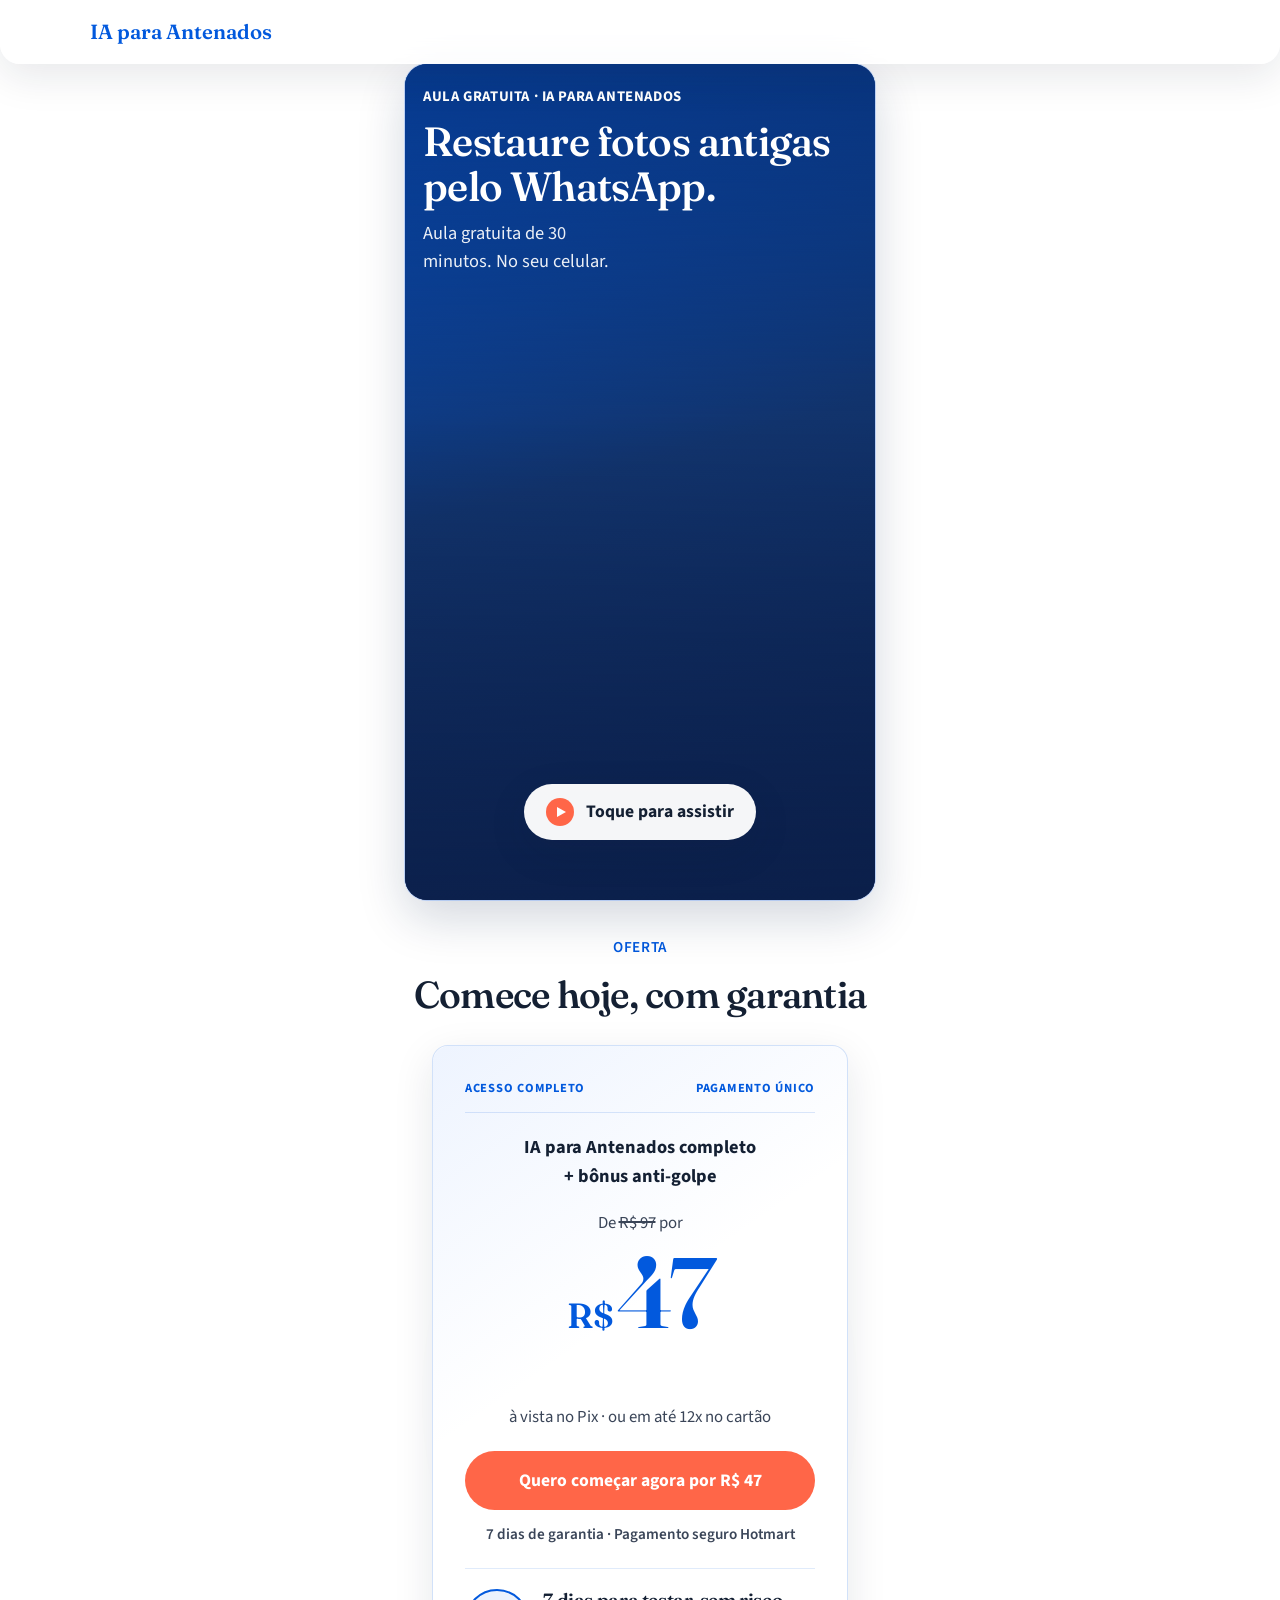
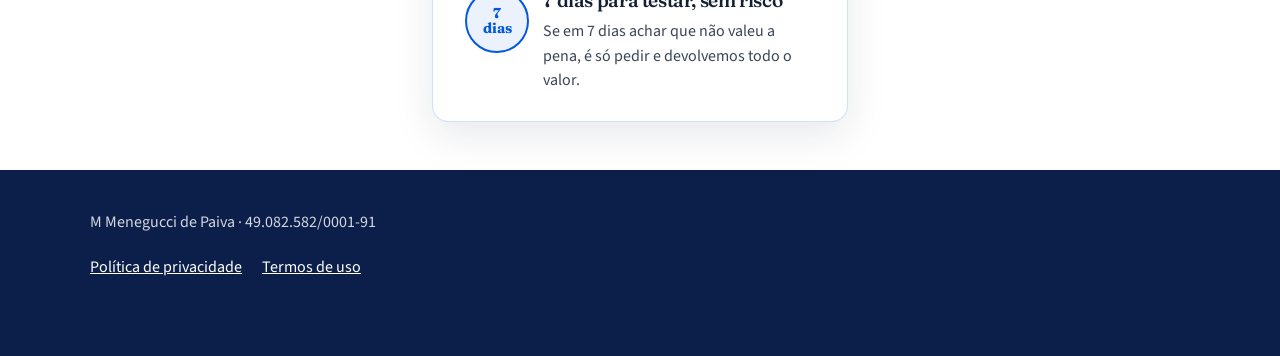
==== aula.html @ f552fbf1 "Adiciona a aula gratuita com captação de WhatsApp e registro de quanto a pessoa assistiu. Co-authore" ====
<!DOCTYPE html>
<html lang="pt-BR">
  <head>
    <meta charset="UTF-8" />
    <meta name="viewport" content="width=device-width, initial-scale=1" />
    <meta
      name="description"
      content="Aula gratuita de 30 minutos. Restaure fotos antigas pelo WhatsApp, no celular."
    />
    <title>Aula gratuita — Restaure fotos antigas pelo WhatsApp</title>
    <!-- Meta Pixel Code -->
    <script>
      !function(f,b,e,v,n,t,s)
      {if(f.fbq)return;n=f.fbq=function(){n.callMethod?
      n.callMethod.apply(n,arguments):n.queue.push(arguments)};
      if(!f._fbq)f._fbq=n;n.push=n;n.loaded=!0;n.version='2.0';
      n.queue=[];t=b.createElement(e);t.async=!0;
      t.src=v;s=b.getElementsByTagName(e)[0];
      s.parentNode.insertBefore(t,s)}(window, document,'script',
      'https://connect.facebook.net/en_US/fbevents.js');
      fbq('init', '1281903030728284');
      fbq('track', 'PageView');
    </script>
    <noscript><img height="1" width="1" style="display:none"
      src="https://www.facebook.com/tr?id=1281903030728284&ev=PageView&noscript=1"
    /></noscript>
    <!-- End Meta Pixel Code -->
    <!-- Microsoft Clarity -->
    <script type="text/javascript">
      (function(c,l,a,r,i,t,y){
        c[a]=c[a]||function(){(c[a].q=c[a].q||[]).push(arguments)};
        t=l.createElement(r);t.async=1;t.src="https://www.clarity.ms/tag/"+i;
        y=l.getElementsByTagName(r)[0];y.parentNode.insertBefore(t,y);
      })(window, document, "clarity", "script", "yx2jdmxl7h");
    </script>
    <!-- End Microsoft Clarity -->
    <link rel="preconnect" href="https://fonts.googleapis.com" />
    <link rel="preconnect" href="https://fonts.gstatic.com" crossorigin />
    <link
      href="https://fonts.googleapis.com/css2?family=Fraunces:opsz,wght@9..144,500;9..144,600;9..144,700&family=Source+Sans+3:wght@400;600;700&display=swap"
      rel="stylesheet"
    />
    <link rel="stylesheet" href="css/styles.css" />
    <link rel="stylesheet" href="css/aula.css" />
  </head>
  <body>
    <header class="nav">
      <div class="wrap-wide nav__inner">
        <a class="nav__brand" href="index.html">IA para Antenados</a>
      </div>
    </header>

    <main>
      <div class="aula-stage">
        <div class="aula-frame" id="aula-frame">
          <div id="aula-player"></div>

          <div class="aula-poster" id="aula-poster">
            <div class="aula-poster__copy">
              <p class="aula-poster__kicker">Aula gratuita · IA para Antenados</p>
              <h1 id="aula-title">Restaure fotos antigas pelo WhatsApp.</h1>
              <p class="aula-poster__lede">
                Aula gratuita de 30 minutos. No seu celular.
              </p>
            </div>
            <button type="button" class="aula-play" id="aula-play">
              <span class="aula-play__icon" aria-hidden="true">
                <svg viewBox="0 0 12 12">
                  <polygon points="2,1 11,6 2,11" />
                </svg>
              </span>
              <span id="aula-play-label">Toque para assistir</span>
            </button>
          </div>

          <form class="aula-form" id="aula-form" hidden>
            <h2>Continue a aula</h2>
            <p class="aula-form__lede">
              Deixe seu nome e WhatsApp para assistir o restante.
            </p>
            <label class="aula-field">
              <span>Nome</span>
              <input
                id="aula-name"
                name="name"
                type="text"
                autocomplete="name"
                maxlength="80"
                required
              />
            </label>
            <label class="aula-field">
              <span>WhatsApp</span>
              <input
                id="aula-whatsapp"
                name="whatsapp"
                type="tel"
                inputmode="tel"
                autocomplete="tel"
                maxlength="20"
                placeholder="(35) 99716-0702"
                required
              />
            </label>
            <p class="aula-form__error" id="aula-form-error" role="alert" hidden></p>
            <button class="btn btn--cta btn--block" id="aula-submit" type="submit">
              Continuar a aula
            </button>
            <p class="aula-form__note">
              Usamos seu WhatsApp para liberar a aula e falar sobre o curso.
              <a href="privacidade.html">Política de privacidade</a>
            </p>
          </form>

          <div class="aula-cue" id="aula-cue" hidden>
            <button type="button" class="btn btn--cta btn--block" id="aula-cue-btn">
              Quero o IA para Antenados
            </button>
            <button type="button" class="aula-cue__dismiss" id="aula-cue-dismiss">
              Agora não
            </button>
          </div>

          <p class="aula-missing" id="aula-missing" hidden>
            A aula entra aqui assim que o vídeo estiver no ar.
          </p>
        </div>
      </div>

      <section class="aula-offer" id="oferta" aria-labelledby="offer-title">
        <div class="wrap">
          <p class="eyebrow">Oferta</p>
          <h2 id="offer-title">Comece hoje, com garantia</h2>

          <div class="offer-glow">
            <div class="offer-card">
              <div class="offer-card__meta">
                <span>Acesso completo</span>
                <span>Pagamento único</span>
              </div>

              <p class="offer__pack">
                IA para Antenados completo + bônus anti-golpe
              </p>

              <div class="offer__price">
                <p class="offer__from">De <s>R$&nbsp;97</s> por</p>
                <p class="offer__new">
                  <span class="offer__currency">R$</span>
                  <span class="offer__amount">47</span>
                </p>
              </div>

              <p class="offer__save">Você economiza R$&nbsp;50</p>

              <p class="offer__terms">à vista no Pix · ou em até 12x no cartão</p>

              <a class="btn btn--cta btn--block" id="aula-checkout" href="#oferta">
                Quero começar agora por R$&nbsp;47
              </a>

              <p class="offer__trust">7 dias de garantia · Pagamento seguro Hotmart</p>

              <aside class="guarantee" aria-labelledby="guarantee-title">
                <div class="guarantee__seal" aria-hidden="true">
                  7<br />dias
                </div>
                <div>
                  <h3 id="guarantee-title">7 dias para testar, sem risco</h3>
                  <p>
                    Se em 7 dias achar que não valeu a pena, é só pedir e
                    devolvemos todo o valor.
                  </p>
                </div>
              </aside>
            </div>
          </div>
        </div>
      </section>
    </main>

    <footer class="footer">
      <div class="wrap">
        <p>M Menegucci de Paiva · 49.082.582/0001-91</p>
        <div class="footer__links">
          <a href="privacidade.html">Política de privacidade</a>
          <a href="termos.html">Termos de uso</a>
        </div>
      </div>
    </footer>

    <script src="js/config.js"></script>
    <script src="js/aula.js"></script>
    <script src="https://www.youtube.com/iframe_api"></script>
  </body>
</html>
---- css/styles.css ----
/* IA para Antenados — design system: sinal limpo */
:root {
  --bg: #ffffff;
  --surface: #ffffff;
  --ink: #142033;
  --ink-muted: #3a4558;
  --primary: #0259dd;
  --primary-hover: #0248b3;
  --cta: #ff6648;
  --cta-hover: #e8553a;
  --soft: #ffe1d7;
  --accent: #84affb;
  --sage: #ffe1d7;
  --sage-deep: #84affb;
  --line: rgba(20, 32, 51, 0.12);
  --shadow-soft: 0 12px 40px rgba(20, 32, 51, 0.1);
  --radius: 16px;
  --radius-sm: 10px;
  --nav-h: 64px;
  --sticky-h: 72px;
  --font-display: "Fraunces", Georgia, serif;
  --font-body: "Source Sans 3", "Segoe UI", sans-serif;
  --space-section: clamp(3.5rem, 8vw, 6rem);
  --max: 720px;
  --max-wide: 1100px;
}

*,
*::before,
*::after {
  box-sizing: border-box;
}

html {
  scroll-behavior: smooth;
}

body {
  margin: 0;
  font-family: var(--font-body);
  font-size: 1.125rem;
  line-height: 1.55;
  color: var(--ink);
  background: var(--bg);
  -webkit-font-smoothing: antialiased;
  text-rendering: optimizeLegibility;
}

img {
  max-width: 100%;
  display: block;
}

a {
  color: var(--primary);
}

button {
  font: inherit;
}

.sr-only {
  position: absolute;
  width: 1px;
  height: 1px;
  padding: 0;
  margin: -1px;
  overflow: hidden;
  clip: rect(0, 0, 0, 0);
  border: 0;
}

/* Layout helpers */
.wrap {
  width: min(100% - 2rem, var(--max));
  margin-inline: auto;
}

.wrap-wide {
  width: min(100% - 2rem, var(--max-wide));
  margin-inline: auto;
}

.section {
  padding-block: var(--space-section);
}

.section--sage {
  background: var(--sage);
}

.section--surface {
  background: var(--surface);
}

.section--outcomes {
  background: var(--surface);
  border-radius: 0 0 32px 32px;
  position: relative;
  z-index: 1;
}

.eyebrow {
  font-size: 0.95rem;
  font-weight: 600;
  letter-spacing: 0.04em;
  text-transform: uppercase;
  color: var(--primary);
  margin: 0 0 0.75rem;
}

h1,
h2,
h3 {
  font-family: var(--font-display);
  font-weight: 560;
  line-height: 1.2;
  letter-spacing: -0.02em;
  margin: 0 0 1rem;
}

h1 {
  font-size: clamp(1.85rem, 6.2vw, 2.75rem);
}

h2 {
  font-size: clamp(1.65rem, 5vw, 2.35rem);
}

h3 {
  font-size: 1.35rem;
}

.lede {
  font-size: 1.2rem;
  color: var(--ink-muted);
  margin: 0 0 1.5rem;
  max-width: 40ch;
}

.muted {
  color: var(--ink-muted);
}

/* Buttons */
.btn {
  display: inline-flex;
  align-items: center;
  justify-content: center;
  gap: 0.5rem;
  min-height: 52px;
  padding: 0.85rem 1.4rem;
  border-radius: 999px;
  border: 2px solid transparent;
  font-weight: 700;
  font-size: 1.1rem;
  text-decoration: none;
  cursor: pointer;
  transition: background 0.2s ease, color 0.2s ease, border-color 0.2s ease,
    transform 0.2s ease;
}

.btn:active {
  transform: translateY(1px);
}

.btn--cta {
  background: var(--cta);
  color: #fff;
}

.btn--cta:hover {
  background: var(--cta-hover);
  color: #fff;
}

.btn--primary {
  background: var(--primary);
  color: #fff;
}

.btn--primary:hover {
  background: var(--primary-hover);
  color: #fff;
}

.btn--ghost {
  background: transparent;
  color: var(--primary);
  border-color: var(--primary);
}

.btn--ghost:hover {
  background: rgba(2, 89, 221, 0.08);
}

.btn--whatsapp {
  background: var(--primary);
  color: #fff;
}

.btn--whatsapp:hover {
  background: var(--primary-hover);
  color: #fff;
}

.btn--block {
  width: 100%;
}

.microtrust {
  margin: 0.85rem 0 0;
  font-size: 1rem;
  color: var(--ink-muted);
  text-align: center;
}

/* Nav */
.nav {
  position: sticky;
  top: 0;
  z-index: 40;
  height: var(--nav-h);
  background: rgba(255, 255, 255, 0.58);
  border: 1px solid rgba(255, 255, 255, 0.55);
  border-top: 0;
  border-radius: 0 0 20px 20px;
  backdrop-filter: blur(14px) saturate(1.2);
  -webkit-backdrop-filter: blur(14px) saturate(1.2);
  box-shadow: var(--shadow-soft);
}

.nav__inner {
  height: 100%;
  display: flex;
  align-items: center;
  justify-content: space-between;
  gap: 1rem;
}

.nav__brand {
  font-family: var(--font-display);
  font-size: 1.15rem;
  font-weight: 600;
  color: var(--primary);
  text-decoration: none;
}

.nav__wa {
  display: inline-flex;
  align-items: center;
  gap: 0.4rem;
  min-height: 44px;
  padding: 0.45rem 0.9rem;
  border-radius: 999px;
  background: var(--primary);
  color: #fff;
  font-weight: 700;
  font-size: 1rem;
  text-decoration: none;
}

.nav__wa:hover {
  background: var(--primary-hover);
  color: #fff;
}

/* Hero */
.hero {
  position: relative;
  display: flex;
  flex-direction: column;
  justify-content: center;
  min-height: calc(100vh - var(--nav-h));
  padding: 1.25rem 0 1.5rem;
  overflow: hidden;
}

.hero__copy {
  text-align: center;
}

.hero__badge {
  position: relative;
  display: inline-flex;
  align-items: center;
  justify-content: center;
  gap: 0.45rem;
  margin: 0 0 0.75rem;
  padding: 0.45rem 0.9rem;
  border-radius: 999px;
  isolation: isolate;
  overflow: hidden;
  font-family: var(--font-body);
  font-size: 0.98rem;
  font-weight: 600;
  line-height: 1.2;
  color: #0b1f4a;
  background: linear-gradient(
    145deg,
    rgba(2, 89, 221, 0.22) 0%,
    rgba(132, 175, 251, 0.38) 48%,
    rgba(2, 89, 221, 0.18) 100%
  );
  border: 1px solid rgba(255, 255, 255, 0.72);
  backdrop-filter: blur(12px) saturate(1.4);
  -webkit-backdrop-filter: blur(12px) saturate(1.4);
  box-shadow:
    inset 0 1px 0 rgba(255, 255, 255, 0.7),
    inset 0 -1px 0 rgba(2, 89, 221, 0.1),
    0 6px 16px rgba(2, 89, 221, 0.12);
  opacity: 0;
  animation: fadeUp 0.7s ease forwards;
}

.hero__badge::before {
  content: "";
  position: absolute;
  inset: 0;
  border-radius: inherit;
  background: linear-gradient(
    125deg,
    rgba(255, 255, 255, 0.55) 0%,
    rgba(255, 255, 255, 0.12) 38%,
    transparent 55%
  );
  pointer-events: none;
  z-index: -1;
}

.hero__badge svg {
  width: 18px;
  height: 18px;
  stroke: #0b1f4a;
  fill: none;
  stroke-width: 1.8;
  stroke-linecap: round;
  stroke-linejoin: round;
  flex-shrink: 0;
}

.hero h1 {
  font-size: clamp(1.95rem, 6.8vw, 3.25rem);
  line-height: 1.18;
  margin: 0 0 0.75rem;
  text-wrap: balance;
  opacity: 0;
  animation: fadeUp 0.7s ease 0.08s forwards;
}

.hero__lede {
  max-width: 32ch;
  margin: 0 auto 1.2rem;
  font-size: 1.15rem;
  opacity: 0;
  animation: fadeUp 0.7s ease 0.16s forwards;
}

.hero__stage {
  display: flex;
  flex-direction: column;
  align-items: center;
  width: 100%;
}

.hero__media {
  position: relative;
  width: min(100% - 2rem, 285px);
  height: auto;
  margin: 0 auto 0.25rem;
  aspect-ratio: 3 / 4;
  background: #0b1f4a;
  border-radius: 22px;
  overflow: hidden;
  box-shadow:
    0 0 0 1px rgba(132, 175, 251, 0.45),
    0 18px 48px rgba(11, 31, 74, 0.18);
  opacity: 0;
  animation: fadeUp 0.75s ease 0.24s forwards;
}

.hero__actions {
  display: flex;
  flex-direction: column;
  align-items: stretch;
  gap: 0.85rem;
  width: min(100% - 2rem, 360px);
  margin: 0 auto;
  opacity: 0;
  animation: fadeUp 0.7s ease 0.32s forwards;
}

.hero__trust {
  display: flex;
  flex-wrap: wrap;
  justify-content: center;
  gap: 0.45rem;
  list-style: none;
  margin: 0;
  padding: 0;
}

.hero__chip {
  position: relative;
  display: inline-flex;
  align-items: center;
  gap: 0.35rem;
  padding: 0.4rem 0.75rem;
  border-radius: 999px;
  isolation: isolate;
  overflow: hidden;
  font-size: 0.88rem;
  font-weight: 600;
  line-height: 1.2;
  color: #0b1f4a;
  background: linear-gradient(
    145deg,
    rgba(2, 89, 221, 0.22) 0%,
    rgba(132, 175, 251, 0.38) 48%,
    rgba(2, 89, 221, 0.18) 100%
  );
  border: 1px solid rgba(255, 255, 255, 0.72);
  backdrop-filter: blur(12px) saturate(1.4);
  -webkit-backdrop-filter: blur(12px) saturate(1.4);
  box-shadow:
    inset 0 1px 0 rgba(255, 255, 255, 0.7),
    inset 0 -1px 0 rgba(2, 89, 221, 0.1),
    0 6px 16px rgba(2, 89, 221, 0.12);
}

.hero__chip::before {
  content: "";
  position: absolute;
  inset: 0;
  border-radius: inherit;
  background: linear-gradient(
    125deg,
    rgba(255, 255, 255, 0.55) 0%,
    rgba(255, 255, 255, 0.12) 38%,
    transparent 55%
  );
  pointer-events: none;
  z-index: -1;
}

.hero__chip svg {
  width: 15px;
  height: 15px;
  stroke: #0b1f4a;
  fill: none;
  stroke-width: 2;
  flex-shrink: 0;
}

.hero__scroll {
  display: inline-flex;
  flex-direction: column;
  align-items: center;
  align-self: center;
  gap: 0.15rem;
  margin: 0;
  color: var(--ink-muted);
  font-size: 0.95rem;
  font-weight: 600;
  line-height: 1.2;
  text-decoration: none;
}

.hero__scroll svg {
  width: 22px;
  height: 22px;
  stroke: currentColor;
  fill: none;
  stroke-width: 2;
  stroke-linecap: round;
  stroke-linejoin: round;
  animation: heroScrollHint 1.6s ease-in-out infinite;
}

@keyframes heroScrollHint {
  0%,
  100% {
    transform: translateY(0);
  }
  50% {
    transform: translateY(5px);
  }
}

.hero__media iframe,
.hero__media video {
  width: 100%;
  height: 100%;
  border: 0;
  display: block;
  object-fit: cover;
  background: #0b1f4a;
}

.hero__poster {
  width: 100%;
  height: 100%;
  object-fit: cover;
  opacity: 0.75;
}

.hero__poster-fallback {
  width: 100%;
  height: 100%;
  background:
    linear-gradient(135deg, #0259dd 0%, #1a3f8f 45%, #0b1f4a 100%);
}

.vsl-play {
  position: absolute;
  inset: 0;
  z-index: 2;
  display: grid;
  place-items: center;
  background: rgba(11, 31, 74, 0.28);
  border: 0;
  cursor: pointer;
  color: #fff;
  padding: 1rem;
}

.vsl-play__btn {
  display: inline-flex;
  align-items: center;
  gap: 0.75rem;
  min-height: 56px;
  padding: 0.85rem 1.35rem;
  border-radius: 999px;
  background: rgba(255, 255, 255, 0.96);
  color: var(--ink);
  font-weight: 700;
  font-size: 1.1rem;
  box-shadow: var(--shadow-soft);
  transition: transform 0.2s ease;
}

.vsl-play:hover .vsl-play__btn {
  transform: scale(1.03);
}

.vsl-play__icon {
  width: 28px;
  height: 28px;
  border-radius: 50%;
  background: var(--cta);
  display: grid;
  place-items: center;
  flex-shrink: 0;
}

.vsl-play__icon svg {
  width: 12px;
  height: 12px;
  margin-left: 2px;
  fill: #fff;
}


@keyframes fadeUp {
  from {
    opacity: 0;
    transform: translateY(14px);
  }
  to {
    opacity: 1;
    transform: translateY(0);
  }
}

/* Hero — full first screen, story starts below */
.hero-pin {
  position: relative;
  height: auto;
}

.hero-pin__sticky {
  position: relative;
  z-index: 1;
  min-height: 100vh;
  display: flex;
  flex-direction: column;
  margin-top: calc(-1 * var(--nav-h));
  padding-top: var(--nav-h);
  background: linear-gradient(
    180deg,
    rgba(132, 175, 251, 0.14) 0%,
    rgba(132, 175, 251, 0.05) 32%,
    #ffffff 58%
  );
  will-change: auto;
}

/* Story scroll */
.story-scroll {
  position: relative;
  z-index: 5;
  height: 300vh;
  margin-top: 0;
  background: var(--surface);
  border-radius: 28px 28px 0 0;
  box-shadow: 0 -12px 40px rgba(20, 32, 51, 0.1);
}

.story-scroll__pin {
  position: sticky;
  top: 0;
  height: 100vh;
  overflow: hidden;
  border-radius: 28px 28px 0 0;
}

.story-scroll__bg {
  position: absolute;
  inset: 0;
  z-index: 0;
  pointer-events: none;
  -webkit-mask-image: linear-gradient(
    to bottom,
    transparent 0%,
    #000 18%,
    #000 82%,
    transparent 100%
  );
  mask-image: linear-gradient(
    to bottom,
    transparent 0%,
    #000 18%,
    #000 82%,
    transparent 100%
  );
}

.story-scroll__bg img {
  position: absolute;
  inset: 0;
  width: 100%;
  height: 100%;
  object-fit: cover;
  opacity: 0;
  transition: opacity 0.35s ease;
  filter: saturate(0.92);
}

.story-scroll__bg img.is-active {
  opacity: 0.34;
}

.story-scroll__panels {
  position: relative;
  z-index: 1;
  height: 100%;
}

.story-scroll__panel {
  position: absolute;
  inset: 0;
  pointer-events: none;
}

.story-scroll__panel.is-active {
  pointer-events: auto;
}

.story-scroll__card {
  position: absolute;
  left: 50%;
  top: 50%;
  width: min(calc(100% - 2rem), 34rem);
  text-align: center;
  padding: 1.75rem 1.35rem;
  border-radius: var(--radius);
  background: rgba(255, 255, 255, 0.58);
  border: 1px solid rgba(255, 255, 255, 0.55);
  backdrop-filter: blur(14px) saturate(1.2);
  -webkit-backdrop-filter: blur(14px) saturate(1.2);
  box-shadow: var(--shadow-soft);
  transform: translate(-50%, -50%);
  opacity: 0;
  will-change: transform, opacity, top;
}

.story-scroll__card h3 {
  font-size: clamp(1.55rem, 5vw, 2.1rem);
  margin: 0 0 0.75rem;
}

.story-scroll__card p {
  margin: 0;
  color: var(--ink-muted);
  font-size: 1.15rem;
}

.story-scroll__card .bridge__author {
  justify-content: center;
  text-align: left;
  max-width: 280px;
  margin-inline: auto;
}

.bridge__author {
  display: grid;
  grid-template-columns: 88px 1fr;
  gap: 1rem;
  align-items: center;
  margin-top: 1.25rem;
}

.bridge__photo-wrap,
.bridge__photo-fallback {
  width: 88px;
  height: 88px;
  border-radius: 50%;
  flex-shrink: 0;
}

.bridge__photo-wrap {
  overflow: hidden;
}

.bridge__photo {
  width: 100%;
  height: 100%;
  object-fit: cover;
  object-position: center;
  transform: scale(1.3);
  transform-origin: center;
}

.bridge__photo-fallback {
  display: grid;
  place-items: center;
  background: var(--primary);
  color: #fff;
  font-family: var(--font-display);
  font-size: 1.75rem;
  font-weight: 600;
}

.bridge__meta strong {
  display: block;
  font-size: 1.15rem;
}

.bridge__meta span {
  color: var(--ink-muted);
  font-size: 1rem;
}

@media (prefers-reduced-motion: reduce) {
  .hero-pin {
    height: auto;
  }

  .hero-pin__sticky {
    position: relative;
    transform: none !important;
  }

  .story-scroll {
    height: auto;
    margin-top: 0;
  }

  .story-scroll__pin {
    position: relative;
    height: auto;
    border-radius: 0;
  }

  .story-scroll__bg {
    display: none;
  }

  .story-scroll__panels {
    display: grid;
    gap: 1.5rem;
    padding: var(--space-section) 1rem;
    height: auto;
  }

  .story-scroll__panel {
    position: relative;
    inset: auto;
    pointer-events: auto;
  }

  .story-scroll__card {
    position: relative;
    left: auto;
    top: auto;
    width: 100%;
    transform: none !important;
    opacity: 1 !important;
    background: var(--soft);
    backdrop-filter: none;
  }
}

/* Outcomes */
.outcomes {
  display: grid;
  gap: 1.25rem;
  list-style: none;
  margin: 1.75rem 0 0;
  padding: 0;
}

.outcome {
  display: grid;
  grid-template-columns: 56px 1fr;
  gap: 1rem;
  align-items: start;
  padding: 1.1rem 0;
  border-bottom: 1px solid var(--line);
  opacity: 0;
  filter: blur(16px);
  transform: translateX(max(-28vw, -160px));
  will-change: opacity, filter, transform;
}

.outcome:last-child {
  border-bottom: 0;
}

.outcome__icon {
  position: relative;
  width: 56px;
  height: 56px;
  border-radius: 14px;
  color: #0b1f4a;
  display: grid;
  place-items: center;
  isolation: isolate;
  overflow: hidden;
  background: linear-gradient(
    145deg,
    rgba(132, 175, 251, 0.72) 0%,
    rgba(132, 175, 251, 0.38) 48%,
    rgba(132, 175, 251, 0.58) 100%
  );
  border: 1px solid rgba(255, 255, 255, 0.7);
  backdrop-filter: blur(14px) saturate(1.45);
  -webkit-backdrop-filter: blur(14px) saturate(1.45);
  box-shadow:
    inset 0 1px 0 rgba(255, 255, 255, 0.75),
    inset 0 -1px 0 rgba(2, 89, 221, 0.12),
    0 8px 22px rgba(132, 175, 251, 0.28);
}

.outcome__icon::before {
  content: "";
  position: absolute;
  inset: 0;
  border-radius: inherit;
  background: linear-gradient(
    125deg,
    rgba(255, 255, 255, 0.55) 0%,
    rgba(255, 255, 255, 0.12) 38%,
    transparent 55%
  );
  pointer-events: none;
  z-index: 0;
}

.outcome__icon svg {
  position: relative;
  z-index: 1;
  width: 28px;
  height: 28px;
  stroke: currentColor;
  fill: none;
  stroke-width: 1.8;
  stroke-linecap: round;
  stroke-linejoin: round;
}

.outcome h3 {
  margin: 0 0 0.25rem;
  font-family: var(--font-body);
  font-size: 1.2rem;
  font-weight: 700;
  letter-spacing: 0;
}

.outcome p {
  margin: 0;
  color: var(--ink-muted);
}

/* Steps */
/* How it works — carousel */
.how {
  background: #e8eef6;
  border-radius: 0 0 32px 32px;
  overflow: hidden;
  margin-top: -28px;
  padding-top: calc(var(--space-section) + 28px);
  padding-bottom: calc(var(--space-section) + 1.5rem);
  position: relative;
  z-index: 2;
}

.how-carousel {
  position: relative;
  margin: 1.75rem 0 0;
  display: grid;
  place-items: center;
}

.how-carousel__viewport {
  --how-stage: min(100%, 22rem);
  width: var(--how-stage);
  overflow: visible;
  touch-action: pan-y;
}

.how-carousel__track {
  display: grid;
  grid-template-columns: 1fr;
  list-style: none;
  margin: 0;
  padding: 0.35rem 0 1rem;
  min-height: 0;
}

.how-card {
  grid-area: 1 / 1;
  position: relative;
  width: 70%;
  justify-self: center;
  display: flex;
  flex-direction: column;
  background: #fff;
  border: 1px solid var(--line);
  border-radius: 22px;
  box-shadow: var(--shadow-soft);
  overflow: hidden;
  opacity: 0;
  transform: translateX(0) scale(0.92);
  transition:
    transform 0.55s cubic-bezier(0.22, 1, 0.36, 1),
    opacity 0.45s ease;
  pointer-events: none;
  z-index: 1;
}

.how-card.is-active {
  opacity: 1;
  transform: translateX(0) scale(1);
  pointer-events: auto;
  z-index: 3;
}

.how-card.is-next {
  opacity: 0.95;
  transform: translateX(20%) scale(0.94);
  z-index: 2;
}

.how-card.is-prev {
  opacity: 0.95;
  transform: translateX(-20%) scale(0.94);
  z-index: 2;
}

.how-card__media {
  display: block;
  aspect-ratio: 1 / 1;
  width: 100%;
  height: auto;
  max-height: none;
  object-fit: cover;
  object-position: center;
  border-radius: 0 0 18px 18px;
  background: #d7e2f4;
  flex: 0 0 auto;
}

.how-card__body {
  padding: 1rem 1.15rem 0.85rem;
  flex: 0 0 auto;
}

.how-card__num {
  display: block;
  margin: 0 0 0.35rem;
  font-size: 0.95rem;
  font-weight: 600;
  letter-spacing: 0.04em;
  color: var(--cta);
}

.how-card h3 {
  margin: 0 0 0.35rem;
  font-family: var(--font-body);
  font-size: 1.25rem;
  font-weight: 700;
  letter-spacing: 0;
}

.how-card p {
  margin: 0;
  color: var(--ink-muted);
  font-size: 1.05rem;
}

.how-carousel__nav {
  position: absolute;
  top: 42%;
  z-index: 5;
  width: 2.75rem;
  height: 2.75rem;
  border: 0;
  border-radius: 50%;
  background: rgba(20, 32, 51, 0.22);
  color: #fff;
  display: grid;
  place-items: center;
  cursor: pointer;
  backdrop-filter: blur(6px);
  -webkit-backdrop-filter: blur(6px);
  transition: background 0.2s ease;
}

.how-carousel__nav:hover,
.how-carousel__nav:focus-visible {
  background: rgba(20, 32, 51, 0.38);
  outline: none;
}

.how-carousel__nav--prev {
  left: max(0px, calc(50% - 12.5rem));
}

.how-carousel__nav--next {
  right: max(0px, calc(50% - 12.5rem));
}

.how-carousel__nav svg {
  width: 1.25rem;
  height: 1.25rem;
  stroke: currentColor;
  fill: none;
  stroke-width: 2.2;
  stroke-linecap: round;
  stroke-linejoin: round;
}

.section__cta {
  margin-top: 2rem;
  text-align: center;
}

/* Modules */
.section--modules {
  background: #102a56;
  color: #fff;
  border-radius: 0 0 32px 32px;
  overflow: hidden;
  margin-top: -28px;
  padding-top: calc(var(--space-section) + 28px);
  position: relative;
  z-index: 1;
}

.section--modules h2,
.section--modules .lede {
  color: #fff;
}

.section--modules .lede {
  color: rgba(255, 255, 255, 0.78);
}

.modules__header {
  position: relative;
  z-index: 1;
  padding-bottom: 1.35rem;
  margin-bottom: 0.5rem;
  border-bottom: 1px solid rgba(255, 255, 255, 0.38);
  box-shadow: 0 12px 24px rgba(0, 0, 0, 0.18);
}

.modules__header .lede {
  margin-bottom: 0;
}

.modules__basket {
  margin-top: 1.25rem;
  padding: 0.35rem 1.15rem 0.5rem;
  background: #0c2248;
  border-radius: 24px 24px 16px 16px;
}

.modules {
  display: grid;
  gap: 1rem;
  list-style: none;
  margin: 0;
  padding: 0;
  counter-reset: module;
}

.module {
  display: grid;
  grid-template-columns: auto 1fr;
  gap: 1rem;
  padding: 1.15rem 0;
  border-bottom: 1px solid rgba(255, 255, 255, 0.22);
}

.module:last-child {
  border-bottom: 0;
}

.module__num {
  width: 2.5rem;
  height: 2.5rem;
  border-radius: 10px;
  background: var(--primary);
  color: #fff;
  font-family: var(--font-display);
  font-weight: 600;
  display: grid;
  place-items: center;
}

.module h3 {
  margin: 0 0 0.25rem;
  font-family: var(--font-body);
  font-size: 1.15rem;
  font-weight: 700;
  letter-spacing: 0;
  color: #fff;
}

.module p {
  margin: 0;
  color: rgba(255, 255, 255, 0.72);
}

/* Bonus */
.section--bonus {
  --bonus-glow-y: 50%;
  background: var(--accent);
  border-radius: 0 0 32px 32px;
  position: relative;
  z-index: 0;
  overflow: hidden;
  margin-top: -28px;
  padding-top: calc(var(--space-section) + 28px);
}

.bonus__glow {
  position: absolute;
  inset: 0;
  z-index: 0;
  pointer-events: none;
}

.bonus__glow::before {
  content: "";
  position: absolute;
  left: 50%;
  top: var(--bonus-glow-y, 50%);
  width: min(140vw, 56rem);
  height: min(70vh, 28rem);
  transform: translate(-50%, -50%);
  background: radial-gradient(
    ellipse at center,
    rgba(255, 255, 255, 0.55) 0%,
    rgba(255, 255, 255, 0.2) 32%,
    transparent 68%
  );
  filter: blur(2px);
}

.section--bonus > .wrap {
  position: relative;
  z-index: 1;
}

.bonus {
  position: relative;
  z-index: 1;
  border-radius: var(--radius);
  padding: 1.75rem 1.35rem;
  background: var(--surface);
  border: 1px solid rgba(2, 89, 221, 0.18);
  box-shadow: var(--shadow-soft);
}

.bonus__badge {
  display: inline-block;
  margin: 0 0 1.5rem;
  padding: 0.35rem 0.75rem;
  border-radius: 999px;
  background: rgba(2, 89, 221, 0.12);
  color: var(--primary);
  font-weight: 700;
  font-size: 0.95rem;
}

.bonus p:not(.bonus__badge) {
  margin: 0;
  color: var(--ink-muted);
}

.bonus__note {
  margin-top: 1rem !important;
  font-weight: 700;
  color: var(--primary) !important;
}

.section__intro {
  width: min(100%, var(--max));
}

/* Testimonials */
.testimonials__rating {
  display: flex;
  flex-direction: column;
  justify-content: flex-start;
  align-items: flex-end;
  gap: 0.45rem;
  margin-top: 1.25rem;
}

.testimonials__faces {
  display: flex;
  align-items: center;
}

.testimonials__face {
  width: 32px;
  height: 32px;
  border-radius: 50%;
  border: 2px solid #fff;
  background: var(--accent);
  color: #0b1f4a;
  font-size: 0.75rem;
  font-weight: 700;
  display: grid;
  place-items: center;
  margin-left: -8px;
  box-shadow: 0 1px 3px rgba(20, 32, 51, 0.12);
  overflow: hidden;
}

.testimonials__face img {
  width: 100%;
  height: 100%;
  object-fit: cover;
  border-radius: 50%;
  display: block;
}

.testimonials__face:first-child {
  margin-left: 0;
}

.testimonials__face--more {
  background: var(--primary);
  color: #fff;
  font-size: 0.7rem;
}

.testimonials__score {
  display: flex;
  align-items: center;
  gap: 0.45rem;
}

.testimonials__score-num {
  font-weight: 700;
  font-size: 1rem;
  color: var(--ink);
}

.stars {
  --star-size: 1.05rem;
  --star-gap: 0.12rem;
  position: relative;
  display: inline-block;
  width: calc(var(--star-size) * 5 + var(--star-gap) * 4);
  height: var(--star-size);
}

.stars__track,
.stars__fill {
  display: flex;
  gap: var(--star-gap);
}

.stars__fill {
  position: absolute;
  inset: 0 auto 0 0;
  overflow: hidden;
  width: 96%; /* 4.8 / 5 */
}

.stars svg {
  width: var(--star-size);
  height: var(--star-size);
  flex: 0 0 var(--star-size);
}

.stars__track svg {
  fill: #d8dee8;
}

.stars__fill svg {
  fill: #f5a524;
}

.stars--5 {
  display: flex;
  gap: 0.12rem;
  width: auto;
  height: auto;
  margin-bottom: 0.45rem;
}

.stars--5 svg {
  width: 1rem;
  height: 1rem;
  fill: #f5a524;
}

.testimonials {
  display: grid;
  gap: 1.25rem;
  margin-top: 1.15rem;
}

.testimonial {
  display: grid;
  grid-template-columns: auto 1fr;
  gap: 1rem;
  align-items: start;
  background: #fff;
  border-radius: var(--radius);
  padding: 1.25rem 1.2rem;
  border: 1px solid var(--line);
  opacity: 0;
  filter: blur(16px);
  transform: translateX(max(-28vw, -160px));
  will-change: opacity, filter, transform;
}

.testimonial__avatar {
  width: 56px;
  height: 56px;
  border-radius: 50%;
  overflow: hidden;
  flex-shrink: 0;
  background: var(--accent);
}

.testimonial__avatar img,
.testimonial__avatar-fallback {
  width: 100%;
  height: 100%;
  object-fit: cover;
  display: block;
}

.testimonial__avatar-fallback {
  display: grid;
  place-items: center;
  background: var(--accent);
  color: #0b1f4a;
  font-family: var(--font-display);
  font-size: 1.25rem;
  font-weight: 600;
}

.testimonial__body {
  min-width: 0;
}

.testimonial blockquote {
  margin: 0 0 0.55rem;
  font-size: 1.1rem;
  color: var(--ink);
  line-height: 1.45;
}

.testimonial cite {
  font-style: normal;
  font-weight: 700;
  font-size: 0.95rem;
  color: var(--ink-muted);
}

/* Offer */
#oferta .eyebrow,
#oferta #offer-title {
  text-align: center;
}

#oferta #offer-title {
  margin-bottom: 1.75rem;
}

.offer-glow {
  position: relative;
  width: min(100%, 26rem);
  margin-inline: auto;
}

.offer-glow::before {
  content: "";
  position: absolute;
  left: 8%;
  right: 8%;
  top: 12%;
  bottom: 8%;
  border-radius: 50%;
  background: radial-gradient(
    ellipse at center,
    rgba(132, 175, 251, 0.55) 0%,
    rgba(2, 89, 221, 0.22) 42%,
    transparent 72%
  );
  filter: blur(28px);
  z-index: 0;
  pointer-events: none;
  animation: offer-glow-pulse 4.5s ease-in-out infinite;
}

@keyframes offer-glow-pulse {
  0%,
  100% {
    opacity: 0.35;
    transform: scale(0.96);
  }
  50% {
    opacity: 0.7;
    transform: scale(1.04);
  }
}

.offer-card {
  position: relative;
  z-index: 1;
  isolation: isolate;
  width: 100%;
  padding: 1.5rem 1.35rem 1.35rem;
  border-radius: var(--radius);
  background: var(--surface);
  border: 1px solid rgba(2, 89, 221, 0.18);
  box-shadow:
    inset 0 1px 0 rgba(255, 255, 255, 0.85),
    var(--shadow-soft);
  text-align: center;
  overflow: hidden;
}

.offer-card::before {
  content: "";
  position: absolute;
  inset: 0;
  border-radius: inherit;
  background: linear-gradient(
    145deg,
    rgba(132, 175, 251, 0.14) 0%,
    transparent 42%
  );
  pointer-events: none;
  z-index: -1;
}

.offer-card__meta {
  display: flex;
  justify-content: space-between;
  gap: 0.75rem;
  margin: 0 0 1.25rem;
  padding-bottom: 0.85rem;
  border-bottom: 1px solid rgba(2, 89, 221, 0.14);
  font-size: 0.78rem;
  font-weight: 700;
  letter-spacing: 0.06em;
  text-transform: uppercase;
  color: var(--primary);
}

.offer__pack {
  font-size: 1.15rem;
  font-weight: 700;
  margin: 0 0 1.25rem;
  text-wrap: balance;
}

.offer__price {
  display: flex;
  flex-direction: column;
  align-items: center;
  gap: 0.35rem;
  margin-bottom: 0.85rem;
}

.offer__from {
  margin: 0;
  font-size: 1.05rem;
  color: var(--ink-muted);
}

.offer__from s {
  text-decoration: line-through;
  text-decoration-thickness: 1.5px;
}

.offer__new {
  display: flex;
  align-items: baseline;
  justify-content: center;
  gap: 0.2rem;
  margin: 0;
  line-height: 1;
  color: var(--primary);
}

.offer__currency {
  font-family: var(--font-display);
  font-size: clamp(1.69rem, 6.25vw, 2.19rem);
  font-weight: 600;
}

.offer__amount {
  font-family: var(--font-display);
  font-size: clamp(4.375rem, 17.5vw, 6.25rem);
  font-weight: 600;
  letter-spacing: -0.03em;
}

.offer__save {
  position: relative;
  display: inline-flex;
  align-items: center;
  justify-content: center;
  width: fit-content;
  margin: 0 auto 1rem;
  padding: 0.4rem 0.85rem;
  border-radius: 999px;
  isolation: isolate;
  overflow: hidden;
  font-size: 0.9rem;
  font-weight: 600;
  line-height: 1.2;
  color: #0b1f4a;
  background: linear-gradient(
    145deg,
    rgba(2, 89, 221, 0.22) 0%,
    rgba(132, 175, 251, 0.38) 48%,
    rgba(2, 89, 221, 0.18) 100%
  );
  border: 1px solid rgba(255, 255, 255, 0.72);
  backdrop-filter: blur(12px) saturate(1.4);
  -webkit-backdrop-filter: blur(12px) saturate(1.4);
  box-shadow:
    inset 0 1px 0 rgba(255, 255, 255, 0.7),
    inset 0 -1px 0 rgba(2, 89, 221, 0.1),
    0 6px 16px rgba(2, 89, 221, 0.12);
}

.offer__save::before {
  content: "";
  position: absolute;
  inset: 0;
  border-radius: inherit;
  background: linear-gradient(
    125deg,
    rgba(255, 255, 255, 0.55) 0%,
    rgba(255, 255, 255, 0.12) 38%,
    transparent 55%
  );
  pointer-events: none;
  z-index: -1;
}

.offer__terms {
  margin: 0 0 1.35rem;
  color: var(--ink-muted);
  font-size: 1.05rem;
}

.offer-card .btn {
  margin-bottom: 0.85rem;
}

.offer__trust {
  margin: 0 0 1.35rem;
  font-size: 0.95rem;
  font-weight: 600;
  color: var(--ink-muted);
}

.guarantee {
  margin: 0;
  padding: 1.25rem 0 0;
  border-top: 1px solid rgba(2, 89, 221, 0.12);
  border-radius: 0;
  background: transparent;
  text-align: left;
  display: grid;
  gap: 0.9rem;
  grid-template-columns: 64px 1fr;
  align-items: start;
}

.guarantee__seal {
  width: 64px;
  height: 64px;
  border-radius: 50%;
  background: rgba(2, 89, 221, 0.08);
  border: 2px solid var(--primary);
  color: var(--primary);
  display: grid;
  place-content: center;
  text-align: center;
  font-family: var(--font-display);
  font-weight: 700;
  line-height: 1.05;
  font-size: 0.9rem;
}

.guarantee h3 {
  margin: 0 0 0.4rem;
  font-size: 1.2rem;
}

.guarantee p {
  margin: 0;
  color: var(--ink-muted);
  font-size: 1rem;
}

/* FAQ */
.faq {
  margin-top: 1.5rem;
  border-top: 1px solid var(--line);
}

.faq__item {
  border-bottom: 1px solid var(--line);
}

.faq__q {
  width: 100%;
  display: flex;
  align-items: center;
  justify-content: space-between;
  gap: 1rem;
  min-height: 64px;
  padding: 1rem 0;
  background: none;
  border: 0;
  text-align: left;
  font-weight: 700;
  font-size: 1.15rem;
  color: var(--ink);
  cursor: pointer;
}

.faq__q::after {
  content: "";
  width: 12px;
  height: 12px;
  border-right: 2px solid var(--ink);
  border-bottom: 2px solid var(--ink);
  transform: rotate(45deg);
  transition: transform 0.2s ease;
  flex-shrink: 0;
  margin-top: -4px;
}

.faq__item[open] .faq__q::after {
  transform: rotate(-135deg);
  margin-top: 4px;
}

.faq__a {
  padding: 0 0 1.15rem;
  color: var(--ink-muted);
}

.faq__a p {
  margin: 0;
}

.faq__a a {
  font-weight: 700;
}

/* Close */
.close {
  background: #eaf1fc;
  text-align: center;
}

.close__photo {
  width: 9.5rem;
  height: 9.5rem;
  margin: 0 auto 1.35rem;
  border-radius: 50%;
  overflow: hidden;
  border: 3px solid rgba(2, 89, 221, 0.35);
  box-shadow:
    0 0 0 6px rgba(132, 175, 251, 0.28),
    var(--shadow-soft);
}

.close__photo img {
  width: 100%;
  height: 100%;
  object-fit: cover;
  object-position: center 20%;
  display: block;
}

.close .lede {
  margin-inline: auto;
  max-width: 42ch;
  margin-bottom: 1.5rem;
}

.close__panel {
  position: relative;
  isolation: isolate;
  width: min(100%, 22.5rem);
  margin-inline: auto;
  padding: 1.35rem 1.25rem;
  border-radius: var(--radius);
  background: var(--surface);
  border: 1px solid rgba(2, 89, 221, 0.18);
  box-shadow:
    inset 0 1px 0 rgba(255, 255, 255, 0.85),
    var(--shadow-soft);
  overflow: hidden;
}

.close__panel::before {
  content: "";
  position: absolute;
  inset: 0;
  border-radius: inherit;
  background: linear-gradient(
    145deg,
    rgba(132, 175, 251, 0.14) 0%,
    transparent 42%
  );
  pointer-events: none;
  z-index: -1;
}

.close__price {
  display: flex;
  flex-direction: column;
  align-items: center;
  gap: 0.3rem;
  margin: 0 0 1.1rem;
}

.close__from {
  margin: 0;
  font-size: 1.05rem;
  color: var(--ink-muted);
}

.close__from s {
  text-decoration: line-through;
  text-decoration-thickness: 1.5px;
}

.close__new {
  display: flex;
  align-items: baseline;
  justify-content: center;
  gap: 0.15rem;
  margin: 0;
  line-height: 1;
  color: var(--primary);
}

.close__currency {
  font-family: var(--font-display);
  font-size: clamp(1.2rem, 4.5vw, 1.5rem);
  font-weight: 600;
}

.close__amount {
  font-family: var(--font-display);
  font-size: clamp(2.5rem, 9vw, 3.5rem);
  font-weight: 600;
  letter-spacing: -0.03em;
}

.close__wa {
  margin-top: 1.5rem;
}

/* Footer */
.footer {
  padding: 2.5rem 0 7rem;
  background: #0b1f4a;
  color: rgba(255, 255, 255, 0.82);
  font-size: 1rem;
}

.footer a {
  color: #fff;
}

.footer__brand {
  display: inline-block;
  margin: 0 0 0.85rem;
  text-decoration: none;
}

.footer__brand img {
  display: block;
  height: 44px;
  width: auto;
  filter: brightness(0) invert(1);
}

.footer p {
  margin: 0 0 0.65rem;
}

.footer__links {
  display: flex;
  flex-wrap: wrap;
  gap: 0.75rem 1.25rem;
  margin: 1.25rem 0;
}

.footer__legal {
  margin-top: 1.25rem;
  font-size: 0.95rem;
  line-height: 1.5;
  color: rgba(255, 255, 255, 0.65);
}

/* Sticky CTA */
.sticky-cta {
  position: fixed;
  left: 0;
  right: 0;
  bottom: 0;
  z-index: 50;
  padding: 0.75rem 1rem calc(0.75rem + env(safe-area-inset-bottom));
  background: rgba(255, 255, 255, 0.96);
  backdrop-filter: blur(10px);
  border-top: 1px solid var(--line);
  transform: translateY(110%);
  transition: transform 0.28s ease;
  pointer-events: none;
}

.sticky-cta.is-visible {
  transform: translateY(0);
  pointer-events: auto;
}

.sticky-cta.is-hidden-offer {
  transform: translateY(110%);
  pointer-events: none;
}

.sticky-cta .btn {
  width: min(100%, var(--max));
  margin-inline: auto;
  display: flex;
}

/* Legal pages */
.legal-page {
  padding: 2rem 0 4rem;
}

.legal-page h1 {
  margin-bottom: 1.5rem;
}

.legal-page h2 {
  margin-top: 2rem;
  font-size: 1.35rem;
}

.legal-page p,
.legal-page li {
  color: var(--ink-muted);
}

/* Desktop */
@media (min-width: 768px) {
  .hero {
    min-height: auto;
    justify-content: flex-start;
    padding: 2.25rem 0 2.5rem;
  }

  .hero__badge {
    margin-bottom: 1rem;
  }

  .hero h1 {
    margin-bottom: 1rem;
  }

  .hero__lede {
    margin-bottom: 1.5rem;
  }

  .hero__media {
    width: min(100% - 2rem, 320px);
    margin-bottom: 0.25rem;
  }

  .hero__actions {
    max-width: 340px;
  }

  .hero__chip {
    font-size: 0.92rem;
  }

  .outcomes {
    grid-template-columns: 1fr 1fr;
    gap: 0 2rem;
  }

  .outcome {
    padding: 1.25rem 0;
  }

  .how-carousel__viewport {
    --how-stage: min(100%, 22rem);
  }

  .testimonials {
    grid-template-columns: repeat(3, 1fr);
  }

  .offer-glow {
    max-width: 28rem;
  }

  .offer-card {
    padding: 1.85rem 1.75rem 1.6rem;
  }

  .close__photo {
    width: 11rem;
    height: 11rem;
  }

  .story-scroll {
    border-radius: 32px 32px 0 0;
  }

  .story-scroll__pin {
    border-radius: 32px 32px 0 0;
  }

  .story-scroll__card {
    padding: 2.25rem 2rem;
  }

  .footer {
    padding-bottom: 3rem;
  }
}

/* Desktop large — structural translation; mobile base untouched */
@media (min-width: 1024px) {
  .nav__brand {
    font-size: 1.28rem;
  }

  .nav .wrap-wide {
    width: min(100% - 4rem, var(--max-wide));
  }

  /* Hero: copy + CTA left, VSL right */
  .hero {
    display: grid;
    grid-template-columns: minmax(0, 1fr) minmax(280px, 360px);
    grid-template-areas:
      "copy media"
      "actions media";
    column-gap: 3.5rem;
    row-gap: 1.25rem;
    align-items: center;
    width: min(100% - 4rem, var(--max-wide));
    margin-inline: auto;
    text-align: left;
    min-height: calc(100vh - var(--nav-h));
    padding: 2.5rem 0 3rem;
  }

  .hero__copy {
    grid-area: copy;
    width: 100%;
    margin-inline: 0;
    text-align: left;
  }

  .hero__badge {
    justify-content: flex-start;
  }

  .hero h1 {
    font-size: clamp(2.35rem, 3.4vw, 3.35rem);
    max-width: 18ch;
  }

  .hero__lede {
    margin-inline: 0;
    max-width: 36ch;
    font-size: 1.25rem;
  }

  .hero__stage {
    grid-area: media;
    width: auto;
    align-self: center;
    justify-self: center;
  }

  .hero__media {
    grid-area: auto;
    margin: 0 0 0.25rem;
    width: min(100%, 340px);
  }

  .hero__actions {
    grid-area: actions;
    margin: 0;
    width: min(100%, 22rem);
    max-width: none;
    align-items: flex-start;
  }

  .hero__trust {
    justify-content: flex-start;
  }

  .hero__scroll {
    align-self: flex-start;
    margin-bottom: 0;
  }

  .hero__chip {
    font-size: 0.95rem;
  }

  /* Story — wider cinematic card */
  .story-scroll__card {
    width: min(calc(100% - 4rem), 42rem);
    padding: 2.5rem 2.5rem;
  }

  .story-scroll__card h3 {
    font-size: clamp(1.85rem, 2.6vw, 2.35rem);
  }

  .story-scroll__card p {
    font-size: 1.25rem;
    max-width: 46ch;
    margin-inline: auto;
  }

  .story-scroll__bg {
    -webkit-mask-image: linear-gradient(
      to bottom,
      transparent 0%,
      #000 14%,
      #000 86%,
      transparent 100%
    );
    mask-image: linear-gradient(
      to bottom,
      transparent 0%,
      #000 14%,
      #000 86%,
      transparent 100%
    );
  }

  .story-scroll__bg::after {
    content: "";
    position: absolute;
    inset: 0;
    z-index: 1;
    pointer-events: none;
    background: linear-gradient(
      90deg,
      rgba(255, 255, 255, 0.22) 0%,
      transparent 18%,
      transparent 82%,
      rgba(255, 255, 255, 0.22) 100%
    );
  }

  /* Content sections — wider wraps + breathing room */
  .section--outcomes .wrap,
  .how .wrap,
  .section--modules .wrap,
  .section--bonus .wrap,
  .section:has(#faq-title) .wrap,
  .close .wrap {
    width: min(100% - 4rem, var(--max-wide));
  }

  .section--outcomes .lede,
  .how .lede,
  .section--modules .lede {
    max-width: 44ch;
  }

  .outcomes {
    gap: 0.35rem 3rem;
    margin-top: 2.25rem;
  }

  .outcome {
    padding: 1.45rem 0;
  }

  /* How carousel — larger stage, clearer arrows */
  .how-carousel__viewport {
    --how-stage: min(100%, 28rem);
  }

  .how-card {
    width: 75%;
  }

  .how-carousel__nav {
    width: 3rem;
    height: 3rem;
    background: rgba(20, 32, 51, 0.42);
  }

  .how-carousel__nav:hover,
  .how-carousel__nav:focus-visible {
    background: rgba(20, 32, 51, 0.58);
  }

  .how-carousel__nav--prev {
    left: max(0px, calc(50% - 15.5rem));
  }

  .how-carousel__nav--next {
    right: max(0px, calc(50% - 15.5rem));
  }

  .how-card__body {
    padding: 1.15rem 1.35rem 1rem;
  }

  .how-card h3 {
    font-size: 1.35rem;
  }

  /* Modules */
  .modules__basket {
    padding: 0.5rem 1.75rem 0.75rem;
  }

  .module {
    padding: 1.35rem 0;
    gap: 1.25rem;
  }

  .module h3 {
    font-size: 1.25rem;
  }

  /* Bonus */
  .bonus {
    padding: 2.25rem 2.5rem;
    max-width: 44rem;
    margin-inline: auto;
  }

  /* Testimonials — intro left, rating right */
  .wrap-wide:has(#testimonials-title) {
    display: grid;
    grid-template-columns: minmax(0, 1fr) auto;
    grid-template-areas:
      "intro rating"
      "list list";
    column-gap: 2rem;
    align-items: end;
  }

  .wrap-wide:has(#testimonials-title) .section__intro {
    grid-area: intro;
    width: auto;
  }

  .wrap-wide:has(#testimonials-title) .testimonials__rating {
    grid-area: rating;
    margin-top: 0;
    align-items: flex-end;
  }

  .wrap-wide:has(#testimonials-title) .testimonials {
    grid-area: list;
    margin-top: 1.75rem;
    gap: 1.5rem;
  }

  .testimonial {
    padding: 1.45rem 1.4rem;
  }

  .testimonial blockquote {
    font-size: 1.15rem;
  }

  /* Offer — centered jewel, slightly larger */
  #oferta .wrap {
    width: min(100% - 4rem, var(--max));
  }

  .offer-glow {
    max-width: 32rem;
  }

  .offer-card {
    padding: 2.1rem 2rem 1.75rem;
  }

  /* Close */
  .close .lede {
    max-width: 48ch;
  }

  .close__panel {
    width: min(100%, 24rem);
  }

  .close__photo {
    width: 12rem;
    height: 12rem;
  }

  /* Sticky CTA unused on desktop */
  .sticky-cta {
    display: none;
  }

  .footer {
    padding-bottom: 3.5rem;
  }

  .footer .wrap {
    width: min(100% - 4rem, var(--max-wide));
  }
}

@media (prefers-reduced-motion: reduce) {
  html {
    scroll-behavior: auto;
  }

  .hero__badge,
  .hero h1,
  .hero__lede,
  .hero__media,
  .hero__actions,
  .hero__trust,
  .hero__scroll {
    animation: none;
    opacity: 1;
  }

  .hero__scroll svg {
    animation: none;
  }

  .outcome,
  .testimonial {
    opacity: 1;
    filter: none;
    transform: none;
    will-change: auto;
  }

  .how-card {
    transition: none;
  }

  .offer-glow::before {
    animation: none;
    opacity: 0.45;
    transform: none;
  }
}
---- css/aula.css ----
/* Aula gratuita — o player é o primeiro viewport */

.aula-stage {
  --aula-h: calc(100dvh - var(--nav-h) - env(safe-area-inset-bottom, 0px));
  display: flex;
  justify-content: center;
  background: #fff;
}

.aula-frame {
  position: relative;
  width: min(100%, calc(var(--aula-h) * 9 / 16));
  aspect-ratio: 9 / 16;
  max-height: var(--aula-h);
  background: #0b1f4a;
  overflow: hidden;
}

.aula-frame iframe,
#aula-player {
  position: absolute;
  inset: 0;
  width: 100%;
  height: 100%;
  border: 0;
  z-index: 1;
}

.aula-poster,
.aula-form,
.aula-cue,
.aula-missing {
  position: absolute;
  z-index: 3;
}

.aula-poster[hidden],
.aula-form[hidden],
.aula-cue[hidden],
.aula-missing[hidden] {
  display: none !important;
}

.aula-poster {
  inset: 0;
  display: flex;
  flex-direction: column;
  justify-content: space-between;
  gap: 1.5rem;
  padding: 1.35rem 1.15rem 1.6rem;
  background:
    linear-gradient(180deg, rgba(11, 31, 74, 0.55) 0%, rgba(11, 31, 74, 0.08) 42%, rgba(11, 31, 74, 0.72) 100%),
    linear-gradient(165deg, #0259dd 0%, #12356f 48%, #0b1f4a 100%);
  color: #fff;
}

.aula-poster__kicker {
  margin: 0 0 0.65rem;
  font-size: 0.92rem;
  font-weight: 700;
  letter-spacing: 0.04em;
  text-transform: uppercase;
}

.aula-poster h1 {
  margin: 0 0 0.55rem;
  color: #fff;
  font-size: clamp(1.85rem, 6.4vw, 2.55rem);
  line-height: 1.12;
  text-wrap: balance;
}

.aula-poster__lede {
  margin: 0;
  max-width: 22ch;
  font-size: 1.15rem;
  color: rgba(255, 255, 255, 0.92);
}

.aula-play {
  align-self: center;
  display: inline-flex;
  align-items: center;
  gap: 0.75rem;
  min-height: 56px;
  margin-bottom: 8%;
  padding: 0.85rem 1.35rem;
  border: 0;
  border-radius: 999px;
  background: rgba(255, 255, 255, 0.96);
  color: var(--ink);
  font-weight: 700;
  font-size: 1.1rem;
  cursor: pointer;
  box-shadow: var(--shadow-soft);
}

.aula-play:hover {
  transform: scale(1.03);
}

.aula-play__icon {
  width: 28px;
  height: 28px;
  border-radius: 50%;
  background: var(--cta);
  display: grid;
  place-items: center;
  flex-shrink: 0;
}

.aula-play__icon svg {
  width: 12px;
  height: 12px;
  margin-left: 2px;
  fill: #fff;
}

.aula-form {
  inset: 0;
  display: flex;
  flex-direction: column;
  justify-content: flex-end;
  gap: 0.7rem;
  padding: 1.15rem 1rem 1.2rem;
  background: linear-gradient(
    180deg,
    rgba(11, 31, 74, 0.05) 0%,
    rgba(11, 31, 74, 0.78) 38%,
    rgba(11, 31, 74, 0.94) 100%
  );
  color: #fff;
  overflow: auto;
}

.aula-form h2 {
  margin: 0;
  color: #fff;
  font-size: clamp(1.55rem, 5vw, 2rem);
}

.aula-form__lede {
  margin: 0 0 0.25rem;
  color: rgba(255, 255, 255, 0.92);
}

.aula-field {
  display: flex;
  flex-direction: column;
  gap: 0.3rem;
  font-weight: 700;
  font-size: 0.98rem;
}

.aula-field input {
  width: 100%;
  min-height: 52px;
  padding: 0.75rem 0.9rem;
  border: 0;
  border-radius: 12px;
  background: #fff;
  color: var(--ink);
  font: inherit;
  font-weight: 600;
}

.aula-field input:focus-visible {
  outline: 3px solid var(--accent);
  outline-offset: 2px;
}

.aula-form__error {
  margin: 0;
  font-weight: 700;
  color: #ffe1d7;
}

.aula-form__note {
  margin: 0;
  font-size: 0.95rem;
  line-height: 1.4;
  color: rgba(255, 255, 255, 0.86);
}

.aula-form__note a {
  color: #fff;
}

.aula-form .btn[disabled] {
  opacity: 0.7;
  cursor: wait;
}

.aula-cue .btn[disabled] {
  opacity: 0.7;
  cursor: default;
}

.aula-cue {
  left: 0.75rem;
  right: 0.75rem;
  bottom: 4.5rem;
  display: flex;
  flex-direction: column;
  align-items: center;
  gap: 0.35rem;
  padding: 0.75rem;
  border-radius: 16px;
  background: rgba(255, 255, 255, 0.96);
  box-shadow: var(--shadow-soft);
}

.aula-cue.is-hot {
  animation: aula-pop 0.45s ease;
}

.aula-cue__dismiss {
  border: 0;
  background: transparent;
  color: var(--ink-muted);
  font: inherit;
  font-size: 0.95rem;
  font-weight: 700;
  cursor: pointer;
  min-height: 44px;
  padding: 0.2rem 0.8rem;
}

.aula-missing {
  inset: auto 1rem 1.5rem;
  margin: 0;
  color: #fff;
  text-align: center;
  font-weight: 700;
}

.aula-offer {
  padding: 2.25rem 0 3rem;
}

.aula-offer.is-hot .btn--cta {
  animation: aula-pop 0.45s ease;
}

@keyframes aula-pop {
  from {
    transform: scale(0.98);
  }
  50% {
    transform: scale(1.03);
  }
  to {
    transform: scale(1);
  }
}

@media (min-width: 768px) {
  .aula-frame {
    border-radius: 22px;
    box-shadow:
      0 0 0 1px rgba(132, 175, 251, 0.45),
      0 18px 48px rgba(11, 31, 74, 0.18);
  }
}

@media (prefers-reduced-motion: reduce) {
  .aula-cue.is-hot,
  .aula-offer.is-hot .btn--cta,
  .aula-play:hover {
    animation: none;
    transform: none;
  }
}
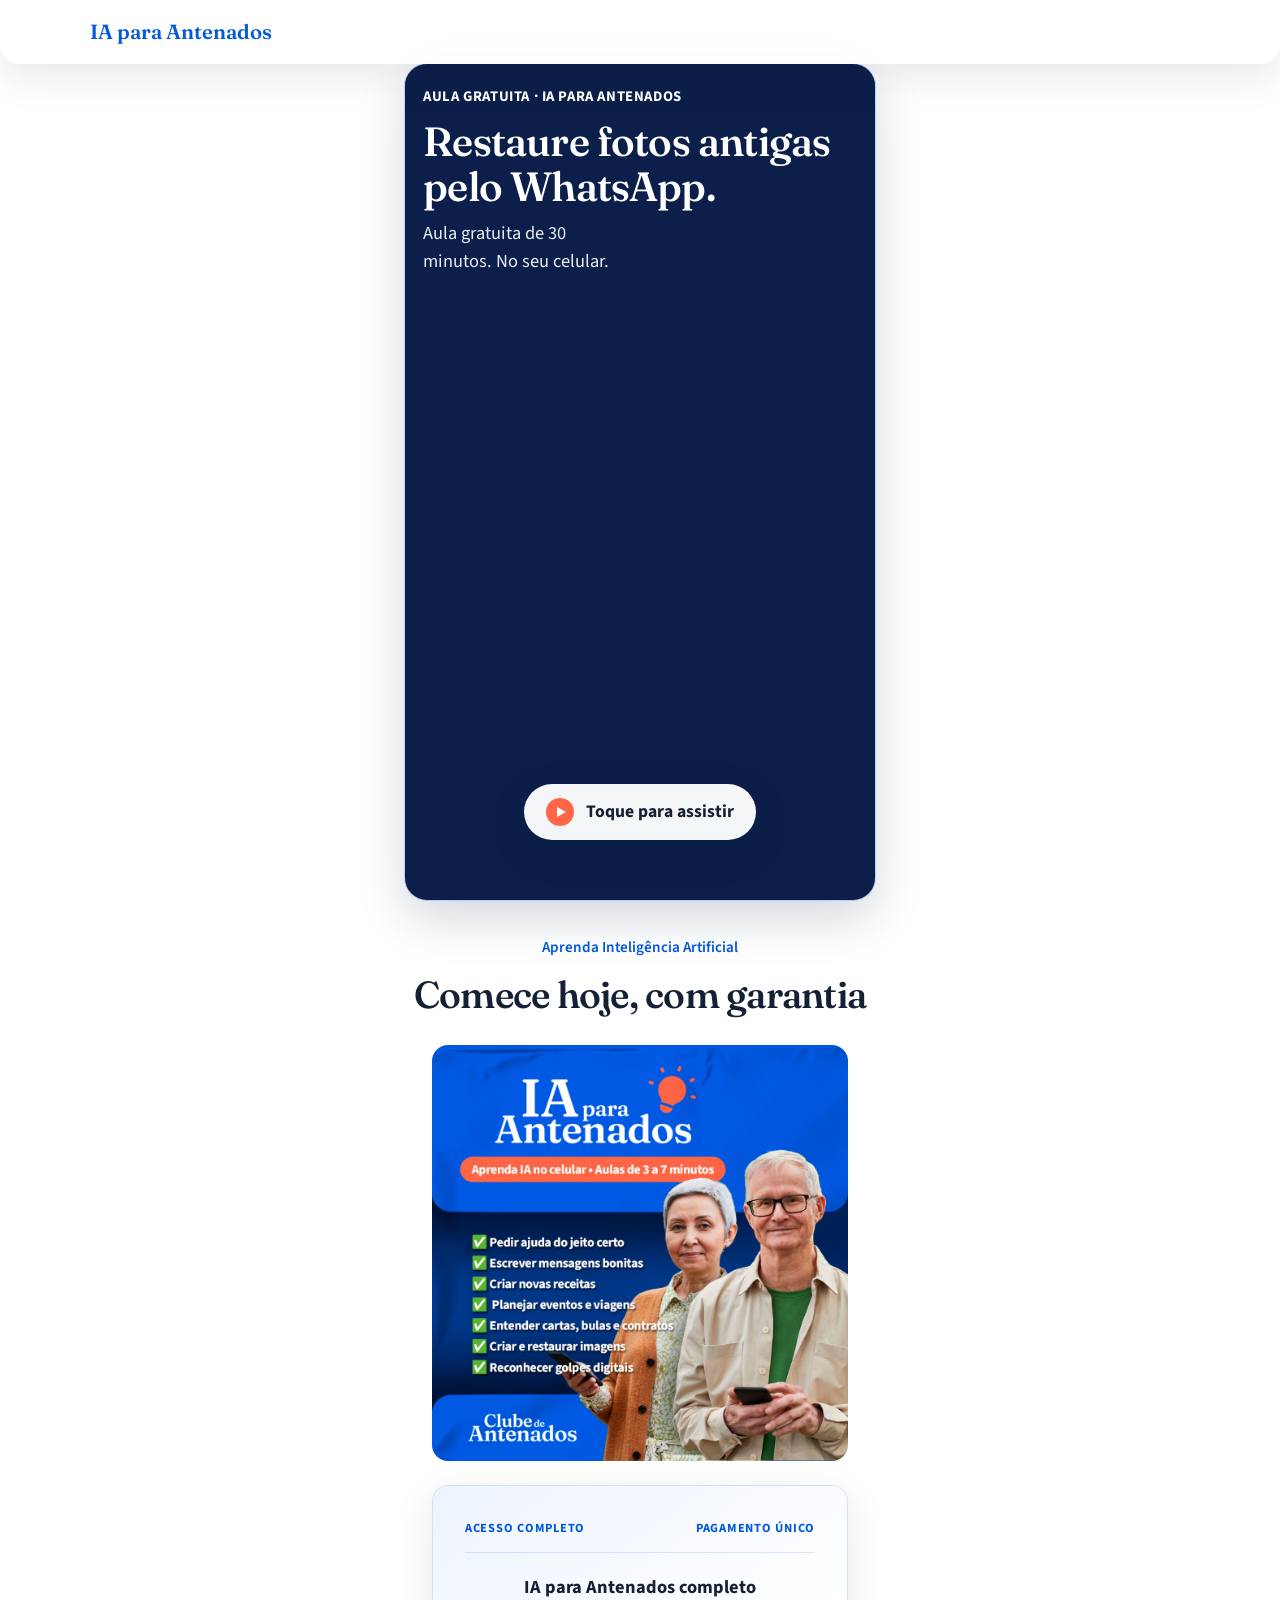
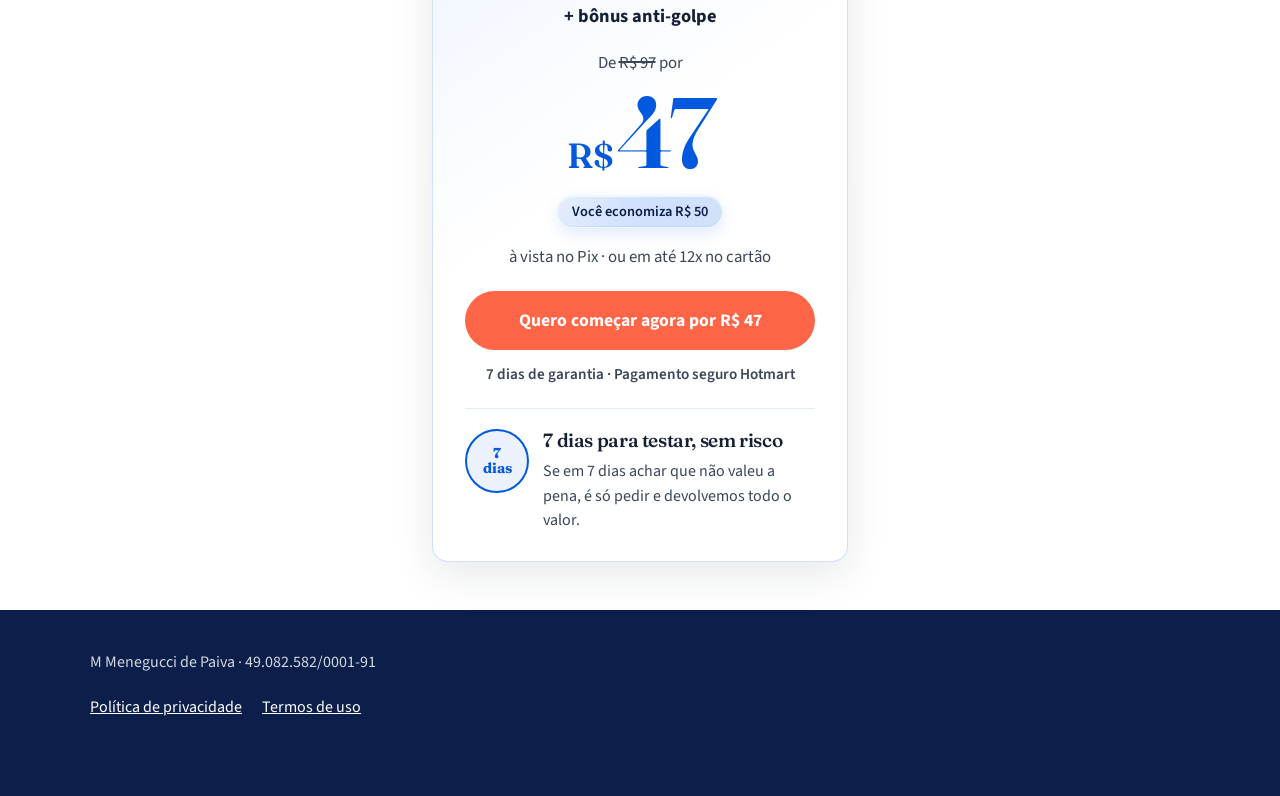
==== commit 03f2feff: "Coloca uma capa em vídeo na aula e o cartaz do curso acima do preço. Co-authored-by: Cursor <cursora" ====
--- a/aula.html
+++ b/aula.html
@@ -56,6 +56,15 @@
           <div id="aula-player"></div>
 
           <div class="aula-poster" id="aula-poster">
+            <video
+              class="aula-cover"
+              id="aula-cover"
+              muted
+              loop
+              playsinline
+              autoplay
+              aria-hidden="true"
+            ></video>
             <div class="aula-poster__copy">
               <p class="aula-poster__kicker">Aula gratuita · IA para Antenados</p>
               <h1 id="aula-title">Restaure fotos antigas pelo WhatsApp.</h1>
@@ -74,9 +83,9 @@
           </div>
 
           <form class="aula-form" id="aula-form" hidden>
-            <h2>Continue a aula</h2>
+            <h2>Vamos começar?</h2>
             <p class="aula-form__lede">
-              Deixe seu nome e WhatsApp para assistir o restante.
+              Deixe seu nome e Whatsapp para dar início a aula.
             </p>
             <label class="aula-field">
               <span>Nome</span>
@@ -112,6 +121,23 @@
             </p>
           </form>
 
+          <div class="aula-controls" id="aula-controls" hidden>
+            <div class="aula-controls__actions">
+              <button type="button" id="aula-back">Voltar</button>
+              <button type="button" id="aula-pause">Pausar</button>
+              <button type="button" id="aula-forward">Avançar</button>
+            </div>
+            <input
+              type="range"
+              id="aula-scrub"
+              min="0"
+              max="0"
+              value="0"
+              step="1"
+              aria-label="Posição do vídeo"
+            />
+          </div>
+
           <div class="aula-cue" id="aula-cue" hidden>
             <button type="button" class="btn btn--cta btn--block" id="aula-cue-btn">
               Quero o IA para Antenados
@@ -129,8 +155,16 @@
 
       <section class="aula-offer" id="oferta" aria-labelledby="offer-title">
         <div class="wrap">
-          <p class="eyebrow">Oferta</p>
+          <p class="eyebrow">Aprenda Inteligência Artificial</p>
           <h2 id="offer-title">Comece hoje, com garantia</h2>
+
+          <img
+            class="aula-poster-offer"
+            src="images/aula-cartaz.jpg"
+            width="1024"
+            height="1024"
+            alt="IA para Antenados. Aprenda IA no celular, aulas de 3 a 7 minutos. Pedir ajuda do jeito certo, escrever mensagens, criar receitas, planejar eventos e viagens, entender cartas, bulas e contratos, criar e restaurar imagens, e reconhecer golpes digitais."
+          />
 
           <div class="offer-glow">
             <div class="offer-card">
--- a/css/aula.css
+++ b/css/aula.css
@@ -28,14 +28,20 @@
 
 .aula-poster,
 .aula-form,
+.aula-controls,
 .aula-cue,
 .aula-missing {
   position: absolute;
   z-index: 3;
 }
 
+.aula-controls {
+  z-index: 5;
+}
+
 .aula-poster[hidden],
 .aula-form[hidden],
+.aula-controls[hidden],
 .aula-cue[hidden],
 .aula-missing[hidden] {
   display: none !important;
@@ -48,10 +54,58 @@
   justify-content: space-between;
   gap: 1.5rem;
   padding: 1.35rem 1.15rem 1.6rem;
-  background:
-    linear-gradient(180deg, rgba(11, 31, 74, 0.55) 0%, rgba(11, 31, 74, 0.08) 42%, rgba(11, 31, 74, 0.72) 100%),
-    linear-gradient(165deg, #0259dd 0%, #12356f 48%, #0b1f4a 100%);
-  color: #fff;
+  background: none;
+  color: #fff;
+}
+
+.aula-cover {
+  position: absolute;
+  inset: 0;
+  width: 100%;
+  height: 100%;
+  object-fit: cover;
+  z-index: 0;
+  pointer-events: none;
+}
+
+.aula-poster.is-continue .aula-cover {
+  display: none;
+}
+
+.aula-poster__copy,
+.aula-play {
+  position: relative;
+  z-index: 1;
+}
+
+.aula-poster__copy {
+  margin: -1.35rem -1.15rem 0;
+  padding: 1.35rem 1.15rem 0.35rem;
+  background: rgba(11, 31, 74, 0.75);
+}
+
+.aula-poster__copy::after {
+  content: "";
+  position: absolute;
+  left: 0;
+  right: 0;
+  top: 100%;
+  height: 5.5rem;
+  background: linear-gradient(180deg, rgba(11, 31, 74, 0.75) 0%, rgba(11, 31, 74, 0) 100%);
+  pointer-events: none;
+}
+
+.aula-poster.is-continue {
+  justify-content: center;
+  background: rgba(11, 31, 74, 0.28);
+}
+
+.aula-poster.is-continue .aula-poster__copy {
+  display: none;
+}
+
+.aula-poster.is-continue .aula-play {
+  margin-bottom: 0;
 }
 
 .aula-poster__kicker {
@@ -196,10 +250,51 @@
   cursor: default;
 }
 
+.aula-controls {
+  left: 0;
+  right: 0;
+  bottom: 0;
+  display: flex;
+  flex-direction: column;
+  gap: 0.45rem;
+  padding: 0.7rem 0.75rem calc(0.75rem + env(safe-area-inset-bottom, 0px));
+  background: linear-gradient(180deg, rgba(11, 31, 74, 0) 0%, rgba(11, 31, 74, 0.92) 28%);
+}
+
+.aula-controls__actions {
+  display: grid;
+  grid-template-columns: 1fr 1.2fr 1fr;
+  gap: 0.45rem;
+}
+
+.aula-controls button {
+  min-height: 44px;
+  border: 0;
+  border-radius: 999px;
+  background: rgba(255, 255, 255, 0.96);
+  color: var(--ink);
+  font: inherit;
+  font-size: 0.98rem;
+  font-weight: 700;
+  cursor: pointer;
+}
+
+.aula-controls button:hover {
+  background: #fff;
+}
+
+.aula-controls input[type="range"] {
+  width: 100%;
+  height: 28px;
+  margin: 0;
+  accent-color: var(--cta);
+  cursor: pointer;
+}
+
 .aula-cue {
   left: 0.75rem;
   right: 0.75rem;
-  bottom: 4.5rem;
+  bottom: 8.25rem;
   display: flex;
   flex-direction: column;
   align-items: center;
@@ -238,6 +333,19 @@
   padding: 2.25rem 0 3rem;
 }
 
+.aula-offer .eyebrow {
+  text-transform: none;
+  letter-spacing: 0;
+}
+
+.aula-poster-offer {
+  display: block;
+  width: min(100%, 26rem);
+  height: auto;
+  margin: 0 auto 1.5rem;
+  border-radius: var(--radius);
+}
+
 .aula-offer.is-hot .btn--cta {
   animation: aula-pop 0.45s ease;
 }
